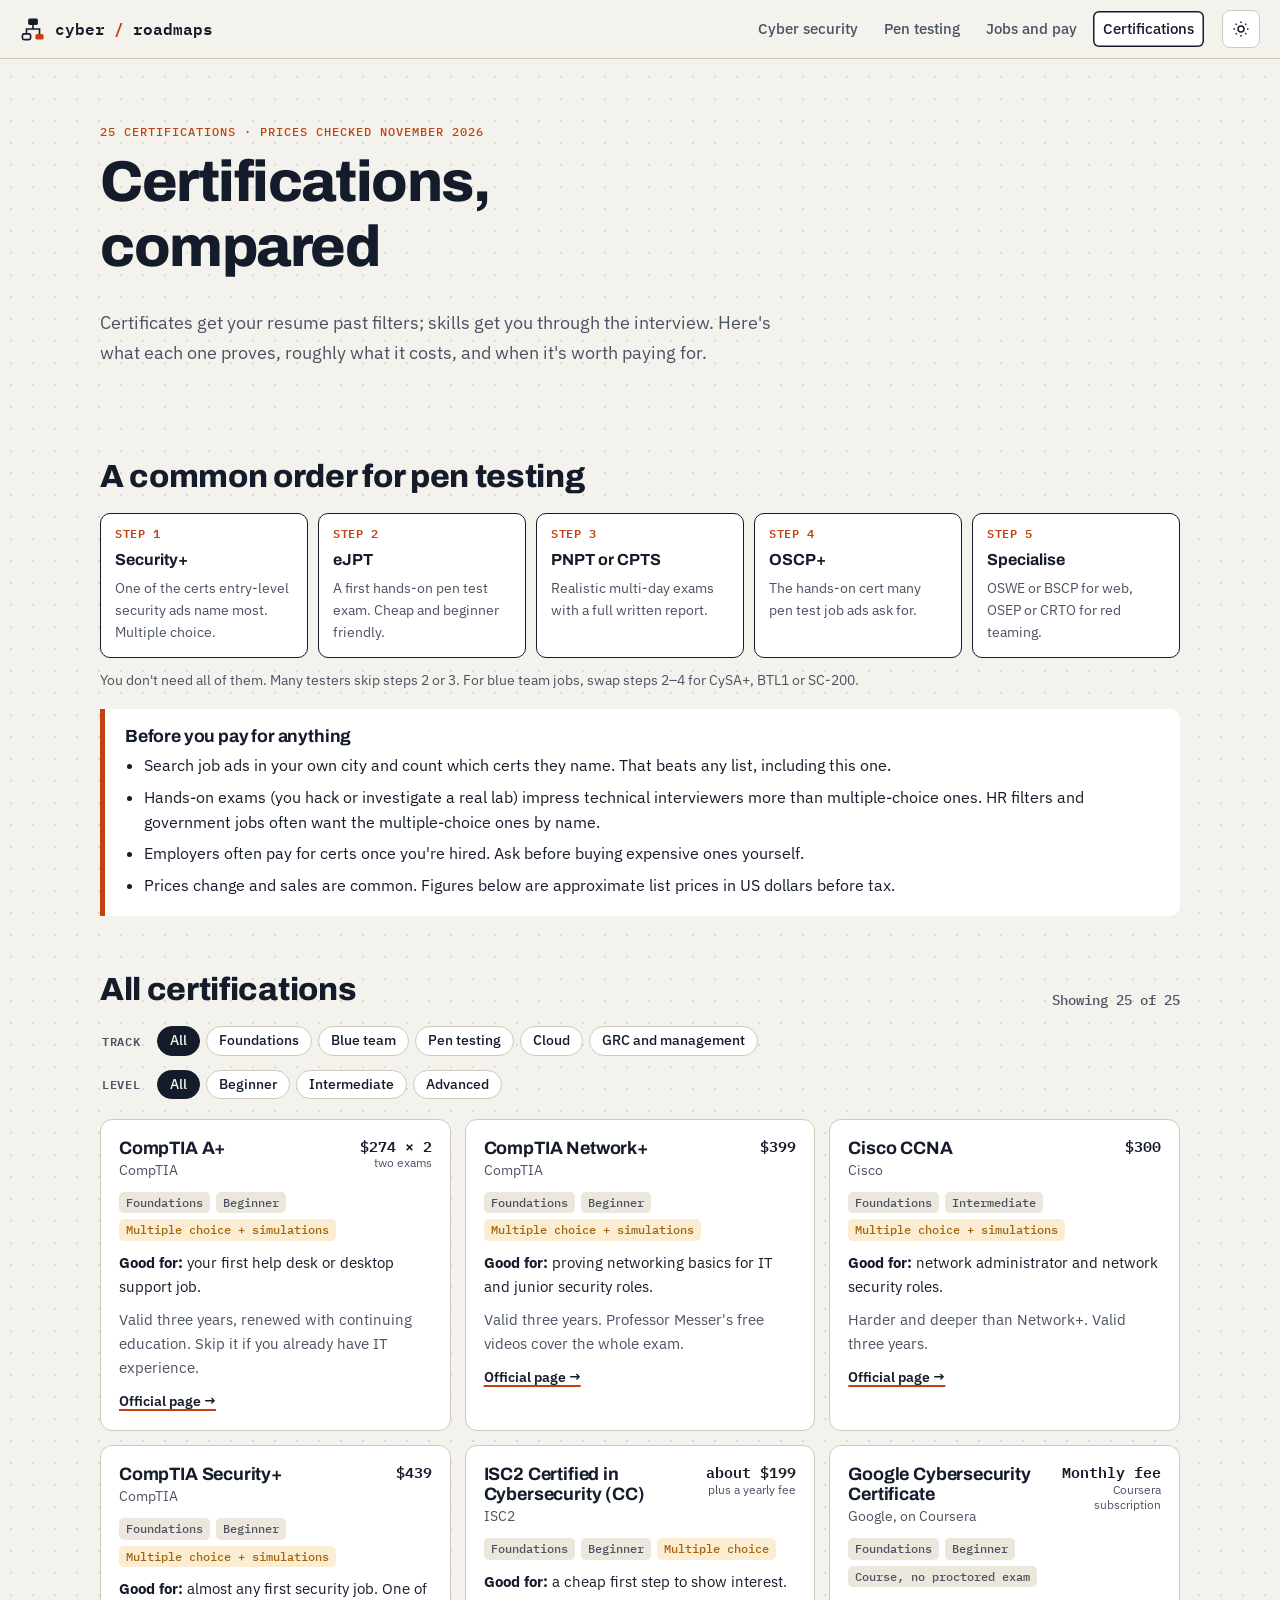
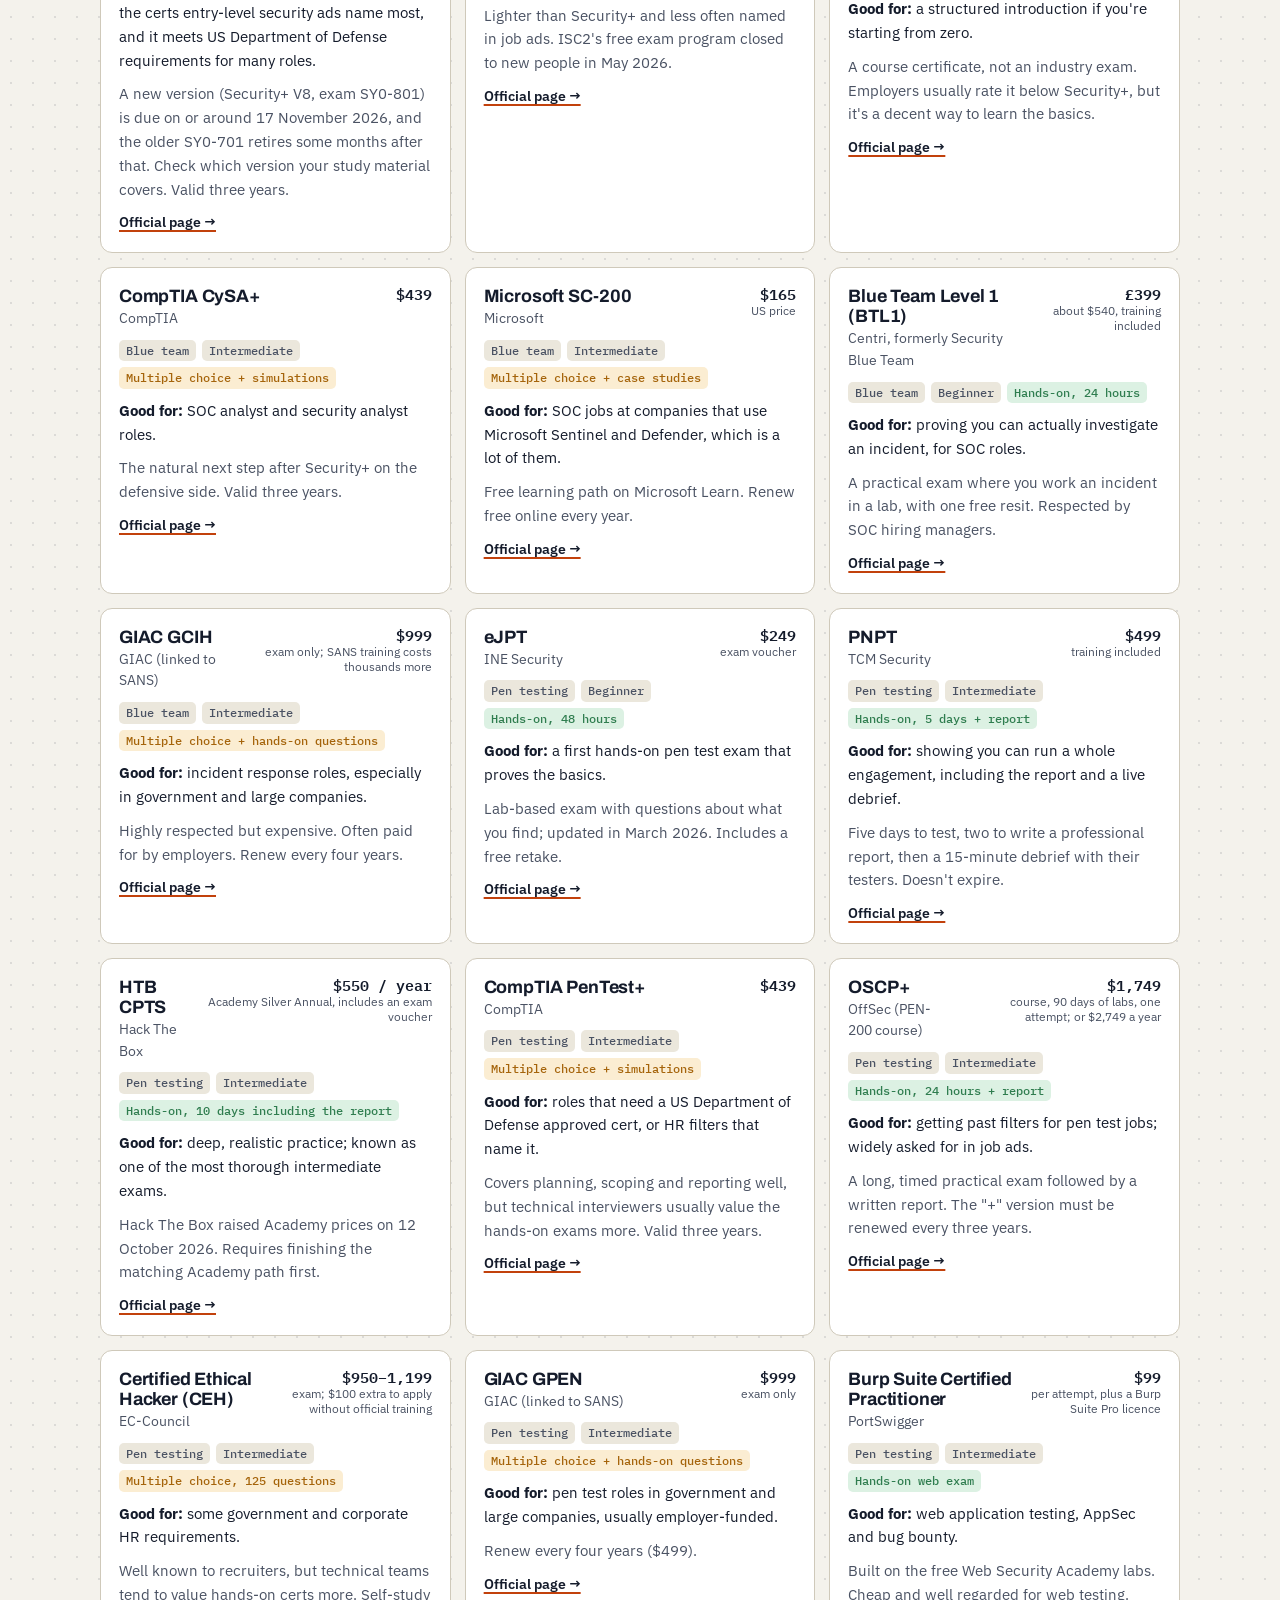
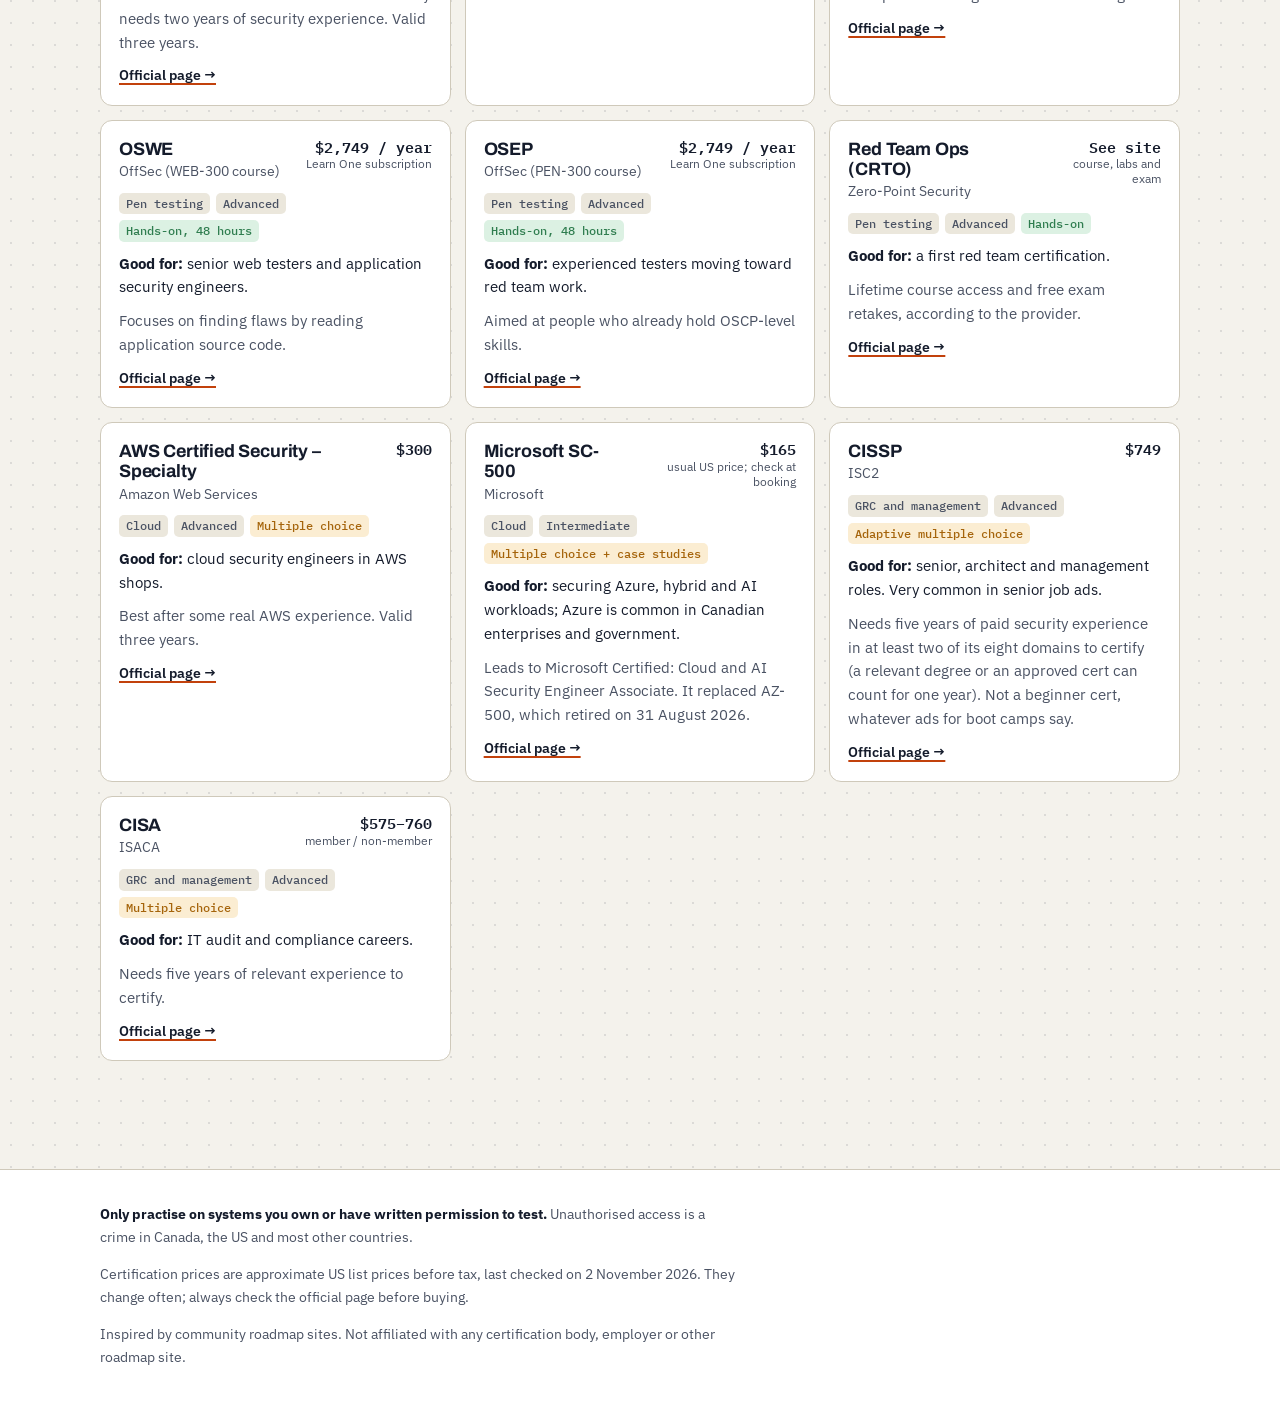
==== certifications.html @ 8894ae3d "Add cyber security and penetration testing career roadmap site" ====
<!doctype html>
<html lang="en">
<head>
<meta charset="utf-8">
<meta name="viewport" content="width=device-width, initial-scale=1">
<title>Cyber Security Certifications Compared</title>
<meta name="description" content="Cyber security and penetration testing certifications compared: who runs each one, hands-on or multiple choice, approximate cost, what jobs it helps with, and a sensible order to take them.">
<meta name="color-scheme" content="light dark">
<link rel="icon" href="data:image/svg+xml,%3Csvg xmlns='http://www.w3.org/2000/svg' viewBox='0 0 32 32'%3E%3Crect width='32' height='32' rx='6' fill='%23141b2b'/%3E%3Crect x='10' y='5' width='12' height='7' rx='2' fill='%23f4f2ec'/%3E%3Cpath d='M16 12v5M8 23v-6h16v6' fill='none' stroke='%23f4f2ec' stroke-width='2'/%3E%3Crect x='3' y='22' width='10' height='6' rx='2' fill='none' stroke='%23f4f2ec' stroke-width='2'/%3E%3Crect x='19' y='22' width='10' height='6' rx='2' fill='%23ff8a57'/%3E%3C/svg%3E">
<link rel="preconnect" href="https://fonts.googleapis.com">
<link rel="preconnect" href="https://fonts.gstatic.com" crossorigin>
<link rel="stylesheet" href="https://fonts.googleapis.com/css2?family=Archivo:wght@600;700;800&family=IBM+Plex+Mono:wght@400;500;600&family=IBM+Plex+Sans:ital,wght@0,400;0,500;0,600;1,400&display=swap">
<link rel="stylesheet" href="styles.css">
<script>try { var t = localStorage.getItem("cyber-roadmaps:theme"); if (t) document.documentElement.dataset.theme = t; } catch (e) {}</script>
</head>
<body>
<a class="skip" href="#main">Skip to content</a>

<header class="site-head">
  <a class="brand" href="index.html">
    <svg viewBox="0 0 32 32" aria-hidden="true"><rect x="10" y="3" width="12" height="8" rx="2" fill="currentColor"/><path d="M16 11v5M8 22v-6h16v6" fill="none" stroke="currentColor" stroke-width="2"/><rect x="3" y="22" width="10" height="7" rx="2" fill="none" stroke="currentColor" stroke-width="2"/><rect x="19" y="22" width="10" height="7" rx="2" style="fill: var(--accent)"/></svg>
    cyber<span>/</span>roadmaps
  </a>
  <nav class="site-nav" aria-label="Main">
    <a href="cyber-security.html">Cyber security</a>
    <a href="penetration-testing.html">Pen testing</a>
    <a href="jobs.html">Jobs and pay</a>
    <a href="certifications.html" aria-current="page">Certifications</a>
  </nav>
  <button type="button" class="theme-toggle" id="theme-toggle" aria-label="Switch theme">
    <svg class="sun" viewBox="0 0 24 24" fill="none" stroke="currentColor" stroke-width="2" aria-hidden="true"><circle cx="12" cy="12" r="4"/><path d="M12 2v2M12 20v2M4.9 4.9l1.4 1.4M17.7 17.7l1.4 1.4M2 12h2M20 12h2M4.9 19.1l1.4-1.4M17.7 6.3l1.4-1.4"/></svg>
    <svg class="moon" viewBox="0 0 24 24" fill="none" stroke="currentColor" stroke-width="2" aria-hidden="true"><path d="M21 12.8A9 9 0 1 1 11.2 3a7 7 0 0 0 9.8 9.8z"/></svg>
  </button>
</header>

<main id="main">
  <section class="wrap hero">
    <p class="kicker">25 certifications · prices checked November 2026</p>
    <h1>Certifications, compared</h1>
    <p class="lede">Certificates get your resume past filters; skills get you through the interview. Here's what each one proves, roughly what it costs, and when it's worth paying for.</p>
  </section>

  <section class="wrap section" aria-labelledby="ladder">
    <div class="section-head"><h2 id="ladder">A common order for pen testing</h2></div>
    <ol class="cert-ladder">
      <li><b>Security+</b><p>One of the certs entry-level security ads name most. Multiple choice.</p></li>
      <li><b>eJPT</b><p>A first hands-on pen test exam. Cheap and beginner friendly.</p></li>
      <li><b>PNPT or CPTS</b><p>Realistic multi-day exams with a full written report.</p></li>
      <li><b>OSCP+</b><p>The hands-on cert many pen test job ads ask for.</p></li>
      <li><b>Specialise</b><p>OSWE or BSCP for web, OSEP or CRTO for red teaming.</p></li>
    </ol>
    <p class="rm-note">You don't need all of them. Many testers skip steps 2 or 3. For blue team jobs, swap steps 2–4 for CySA+, BTL1 or SC-200.</p>

    <div class="honest">
      <h3>Before you pay for anything</h3>
      <ul>
        <li>Search job ads in your own city and count which certs they name. That beats any list, including this one.</li>
        <li>Hands-on exams (you hack or investigate a real lab) impress technical interviewers more than multiple-choice ones. HR filters and government jobs often want the multiple-choice ones by name.</li>
        <li>Employers often pay for certs once you're hired. Ask before buying expensive ones yourself.</li>
        <li>Prices change and sales are common. Figures below are approximate list prices in US dollars before tax.</li>
      </ul>
    </div>
  </section>

  <section class="wrap section" aria-labelledby="all">
    <div class="section-head"><h2 id="all">All certifications</h2><p class="filter-count" id="cert-count" aria-live="polite"></p></div>

    <div class="filters" id="cert-filters" hidden>
      <fieldset>
        <legend>Track</legend>
        <button type="button" data-filter="track" data-value="all" aria-pressed="true">All</button>
        <button type="button" data-filter="track" data-value="foundations" aria-pressed="false">Foundations</button>
        <button type="button" data-filter="track" data-value="blue" aria-pressed="false">Blue team</button>
        <button type="button" data-filter="track" data-value="pentest" aria-pressed="false">Pen testing</button>
        <button type="button" data-filter="track" data-value="cloud" aria-pressed="false">Cloud</button>
        <button type="button" data-filter="track" data-value="grc" aria-pressed="false">GRC and management</button>
      </fieldset>
      <fieldset>
        <legend>Level</legend>
        <button type="button" data-filter="level" data-value="all" aria-pressed="true">All</button>
        <button type="button" data-filter="level" data-value="beginner" aria-pressed="false">Beginner</button>
        <button type="button" data-filter="level" data-value="intermediate" aria-pressed="false">Intermediate</button>
        <button type="button" data-filter="level" data-value="advanced" aria-pressed="false">Advanced</button>
      </fieldset>
    </div>

    <div class="cert-grid">

      <article class="cert" id="aplus" data-track="foundations" data-level="beginner">
        <div class="cert-top"><div><h3>CompTIA A+</h3><p class="by">CompTIA</p></div><p class="cost">$274 × 2<small>two exams</small></p></div>
        <div class="tags"><span>Foundations</span><span>Beginner</span><span class="mcq">Multiple choice + simulations</span></div>
        <p><b>Good for:</b> your first help desk or desktop support job.</p>
        <p class="muted">Valid three years, renewed with continuing education. Skip it if you already have IT experience.</p>
        <a class="more" href="https://www.comptia.org/en-us/certifications/a/">Official page →</a>
      </article>

      <article class="cert" id="netplus" data-track="foundations" data-level="beginner">
        <div class="cert-top"><div><h3>CompTIA Network+</h3><p class="by">CompTIA</p></div><p class="cost">$399</p></div>
        <div class="tags"><span>Foundations</span><span>Beginner</span><span class="mcq">Multiple choice + simulations</span></div>
        <p><b>Good for:</b> proving networking basics for IT and junior security roles.</p>
        <p class="muted">Valid three years. Professor Messer's free videos cover the whole exam.</p>
        <a class="more" href="https://www.comptia.org/en-us/certifications/network/">Official page →</a>
      </article>

      <article class="cert" id="ccna" data-track="foundations" data-level="intermediate">
        <div class="cert-top"><div><h3>Cisco CCNA</h3><p class="by">Cisco</p></div><p class="cost">$300</p></div>
        <div class="tags"><span>Foundations</span><span>Intermediate</span><span class="mcq">Multiple choice + simulations</span></div>
        <p><b>Good for:</b> network administrator and network security roles.</p>
        <p class="muted">Harder and deeper than Network+. Valid three years.</p>
        <a class="more" href="https://www.cisco.com/site/us/en/learn/training-certifications/certifications/enterprise/ccna/index.html">Official page →</a>
      </article>

      <article class="cert" id="secplus" data-track="foundations" data-level="beginner">
        <div class="cert-top"><div><h3>CompTIA Security+</h3><p class="by">CompTIA</p></div><p class="cost">$439</p></div>
        <div class="tags"><span>Foundations</span><span>Beginner</span><span class="mcq">Multiple choice + simulations</span></div>
        <p><b>Good for:</b> almost any first security job. One of the certs entry-level security ads name most, and it meets US Department of Defense requirements for many roles.</p>
        <p class="muted">A new version (Security+ V8, exam SY0-801) is due on or around 17 November 2026, and the older SY0-701 retires some months after that. Check which version your study material covers. Valid three years.</p>
        <a class="more" href="https://www.comptia.org/en-us/certifications/security/">Official page →</a>
      </article>

      <article class="cert" id="isc2cc" data-track="foundations" data-level="beginner">
        <div class="cert-top"><div><h3>ISC2 Certified in Cybersecurity (CC)</h3><p class="by">ISC2</p></div><p class="cost">about $199<small>plus a yearly fee</small></p></div>
        <div class="tags"><span>Foundations</span><span>Beginner</span><span class="mcq">Multiple choice</span></div>
        <p><b>Good for:</b> a cheap first step to show interest.</p>
        <p class="muted">Lighter than Security+ and less often named in job ads. ISC2's free exam program closed to new people in May 2026.</p>
        <a class="more" href="https://www.isc2.org/certifications/cc">Official page →</a>
      </article>

      <article class="cert" id="googlecert" data-track="foundations" data-level="beginner">
        <div class="cert-top"><div><h3>Google Cybersecurity Certificate</h3><p class="by">Google, on Coursera</p></div><p class="cost">Monthly fee<small>Coursera subscription</small></p></div>
        <div class="tags"><span>Foundations</span><span>Beginner</span><span>Course, no proctored exam</span></div>
        <p><b>Good for:</b> a structured introduction if you're starting from zero.</p>
        <p class="muted">A course certificate, not an industry exam. Employers usually rate it below Security+, but it's a decent way to learn the basics.</p>
        <a class="more" href="https://www.coursera.org/professional-certificates/google-cybersecurity">Official page →</a>
      </article>

      <article class="cert" id="cysa" data-track="blue" data-level="intermediate">
        <div class="cert-top"><div><h3>CompTIA CySA+</h3><p class="by">CompTIA</p></div><p class="cost">$439</p></div>
        <div class="tags"><span>Blue team</span><span>Intermediate</span><span class="mcq">Multiple choice + simulations</span></div>
        <p><b>Good for:</b> SOC analyst and security analyst roles.</p>
        <p class="muted">The natural next step after Security+ on the defensive side. Valid three years.</p>
        <a class="more" href="https://www.comptia.org/en-us/certifications/cybersecurity-analyst/">Official page →</a>
      </article>

      <article class="cert" id="sc200" data-track="blue cloud" data-level="intermediate">
        <div class="cert-top"><div><h3>Microsoft SC-200</h3><p class="by">Microsoft</p></div><p class="cost">$165<small>US price</small></p></div>
        <div class="tags"><span>Blue team</span><span>Intermediate</span><span class="mcq">Multiple choice + case studies</span></div>
        <p><b>Good for:</b> SOC jobs at companies that use Microsoft Sentinel and Defender, which is a lot of them.</p>
        <p class="muted">Free learning path on Microsoft Learn. Renew free online every year.</p>
        <a class="more" href="https://learn.microsoft.com/en-us/credentials/certifications/security-operations-analyst/">Official page →</a>
      </article>

      <article class="cert" id="btl1" data-track="blue" data-level="beginner">
        <div class="cert-top"><div><h3>Blue Team Level 1 (BTL1)</h3><p class="by">Centri, formerly Security Blue Team</p></div><p class="cost">£399<small>about $540, training included</small></p></div>
        <div class="tags"><span>Blue team</span><span>Beginner</span><span class="hands">Hands-on, 24 hours</span></div>
        <p><b>Good for:</b> proving you can actually investigate an incident, for SOC roles.</p>
        <p class="muted">A practical exam where you work an incident in a lab, with one free resit. Respected by SOC hiring managers.</p>
        <a class="more" href="https://www.centri.org/certifications/blue-team-level-1">Official page →</a>
      </article>

      <article class="cert" id="gcih" data-track="blue" data-level="intermediate">
        <div class="cert-top"><div><h3>GIAC GCIH</h3><p class="by">GIAC (linked to SANS)</p></div><p class="cost">$999<small>exam only; SANS training costs thousands more</small></p></div>
        <div class="tags"><span>Blue team</span><span>Intermediate</span><span class="mcq">Multiple choice + hands-on questions</span></div>
        <p><b>Good for:</b> incident response roles, especially in government and large companies.</p>
        <p class="muted">Highly respected but expensive. Often paid for by employers. Renew every four years.</p>
        <a class="more" href="https://www.giac.org/certifications/certified-incident-handler-gcih/">Official page →</a>
      </article>

      <article class="cert" id="ejpt" data-track="pentest" data-level="beginner">
        <div class="cert-top"><div><h3>eJPT</h3><p class="by">INE Security</p></div><p class="cost">$249<small>exam voucher</small></p></div>
        <div class="tags"><span>Pen testing</span><span>Beginner</span><span class="hands">Hands-on, 48 hours</span></div>
        <p><b>Good for:</b> a first hands-on pen test exam that proves the basics.</p>
        <p class="muted">Lab-based exam with questions about what you find; updated in March 2026. Includes a free retake.</p>
        <a class="more" href="https://ine.com/security/certifications/ejpt-certification">Official page →</a>
      </article>

      <article class="cert" id="pnpt" data-track="pentest" data-level="intermediate">
        <div class="cert-top"><div><h3>PNPT</h3><p class="by">TCM Security</p></div><p class="cost">$499<small>training included</small></p></div>
        <div class="tags"><span>Pen testing</span><span>Intermediate</span><span class="hands">Hands-on, 5 days + report</span></div>
        <p><b>Good for:</b> showing you can run a whole engagement, including the report and a live debrief.</p>
        <p class="muted">Five days to test, two to write a professional report, then a 15-minute debrief with their testers. Doesn't expire.</p>
        <a class="more" href="https://certifications.tcm-sec.com/pnpt/">Official page →</a>
      </article>

      <article class="cert" id="cpts" data-track="pentest" data-level="intermediate">
        <div class="cert-top"><div><h3>HTB CPTS</h3><p class="by">Hack The Box</p></div><p class="cost">$550 / year<small>Academy Silver Annual, includes an exam voucher</small></p></div>
        <div class="tags"><span>Pen testing</span><span>Intermediate</span><span class="hands">Hands-on, 10 days including the report</span></div>
        <p><b>Good for:</b> deep, realistic practice; known as one of the most thorough intermediate exams.</p>
        <p class="muted">Hack The Box raised Academy prices on 12 October 2026. Requires finishing the matching Academy path first.</p>
        <a class="more" href="https://academy.hackthebox.com/preview/certifications/htb-certified-penetration-testing-specialist">Official page →</a>
      </article>

      <article class="cert" id="pentestplus" data-track="pentest" data-level="intermediate">
        <div class="cert-top"><div><h3>CompTIA PenTest+</h3><p class="by">CompTIA</p></div><p class="cost">$439</p></div>
        <div class="tags"><span>Pen testing</span><span>Intermediate</span><span class="mcq">Multiple choice + simulations</span></div>
        <p><b>Good for:</b> roles that need a US Department of Defense approved cert, or HR filters that name it.</p>
        <p class="muted">Covers planning, scoping and reporting well, but technical interviewers usually value the hands-on exams more. Valid three years.</p>
        <a class="more" href="https://www.comptia.org/en-us/certifications/pentest/">Official page →</a>
      </article>

      <article class="cert" id="oscp" data-track="pentest" data-level="intermediate">
        <div class="cert-top"><div><h3>OSCP+</h3><p class="by">OffSec (PEN-200 course)</p></div><p class="cost">$1,749<small>course, 90 days of labs, one attempt; or $2,749 a year</small></p></div>
        <div class="tags"><span>Pen testing</span><span>Intermediate</span><span class="hands">Hands-on, 24 hours + report</span></div>
        <p><b>Good for:</b> getting past filters for pen test jobs; widely asked for in job ads.</p>
        <p class="muted">A long, timed practical exam followed by a written report. The "+" version must be renewed every three years.</p>
        <a class="more" href="https://www.offsec.com/courses/pen-200/">Official page →</a>
      </article>

      <article class="cert" id="ceh" data-track="pentest" data-level="intermediate">
        <div class="cert-top"><div><h3>Certified Ethical Hacker (CEH)</h3><p class="by">EC-Council</p></div><p class="cost">$950–1,199<small>exam; $100 extra to apply without official training</small></p></div>
        <div class="tags"><span>Pen testing</span><span>Intermediate</span><span class="mcq">Multiple choice, 125 questions</span></div>
        <p><b>Good for:</b> some government and corporate HR requirements.</p>
        <p class="muted">Well known to recruiters, but technical teams tend to value hands-on certs more. Self-study needs two years of security experience. Valid three years.</p>
        <a class="more" href="https://www.eccouncil.org/train-certify/certified-ethical-hacker-ceh/">Official page →</a>
      </article>

      <article class="cert" id="gpen" data-track="pentest" data-level="intermediate">
        <div class="cert-top"><div><h3>GIAC GPEN</h3><p class="by">GIAC (linked to SANS)</p></div><p class="cost">$999<small>exam only</small></p></div>
        <div class="tags"><span>Pen testing</span><span>Intermediate</span><span class="mcq">Multiple choice + hands-on questions</span></div>
        <p><b>Good for:</b> pen test roles in government and large companies, usually employer-funded.</p>
        <p class="muted">Renew every four years ($499).</p>
        <a class="more" href="https://www.giac.org/certifications/penetration-tester-gpen/">Official page →</a>
      </article>

      <article class="cert" id="bscp" data-track="pentest" data-level="intermediate">
        <div class="cert-top"><div><h3>Burp Suite Certified Practitioner</h3><p class="by">PortSwigger</p></div><p class="cost">$99<small>per attempt, plus a Burp Suite Pro licence</small></p></div>
        <div class="tags"><span>Pen testing</span><span>Intermediate</span><span class="hands">Hands-on web exam</span></div>
        <p><b>Good for:</b> web application testing, AppSec and bug bounty.</p>
        <p class="muted">Built on the free Web Security Academy labs. Cheap and well regarded for web testing.</p>
        <a class="more" href="https://portswigger.net/web-security/certification">Official page →</a>
      </article>

      <article class="cert" id="oswe" data-track="pentest" data-level="advanced">
        <div class="cert-top"><div><h3>OSWE</h3><p class="by">OffSec (WEB-300 course)</p></div><p class="cost">$2,749 / year<small>Learn One subscription</small></p></div>
        <div class="tags"><span>Pen testing</span><span>Advanced</span><span class="hands">Hands-on, 48 hours</span></div>
        <p><b>Good for:</b> senior web testers and application security engineers.</p>
        <p class="muted">Focuses on finding flaws by reading application source code.</p>
        <a class="more" href="https://www.offsec.com/courses/web-300/">Official page →</a>
      </article>

      <article class="cert" id="osep" data-track="pentest" data-level="advanced">
        <div class="cert-top"><div><h3>OSEP</h3><p class="by">OffSec (PEN-300 course)</p></div><p class="cost">$2,749 / year<small>Learn One subscription</small></p></div>
        <div class="tags"><span>Pen testing</span><span>Advanced</span><span class="hands">Hands-on, 48 hours</span></div>
        <p><b>Good for:</b> experienced testers moving toward red team work.</p>
        <p class="muted">Aimed at people who already hold OSCP-level skills.</p>
        <a class="more" href="https://www.offsec.com/courses/pen-300/">Official page →</a>
      </article>

      <article class="cert" id="crto" data-track="pentest" data-level="advanced">
        <div class="cert-top"><div><h3>Red Team Ops (CRTO)</h3><p class="by">Zero-Point Security</p></div><p class="cost">See site<small>course, labs and exam</small></p></div>
        <div class="tags"><span>Pen testing</span><span>Advanced</span><span class="hands">Hands-on</span></div>
        <p><b>Good for:</b> a first red team certification.</p>
        <p class="muted">Lifetime course access and free exam retakes, according to the provider.</p>
        <a class="more" href="https://www.zeropointsecurity.co.uk/course/red-team-ops">Official page →</a>
      </article>

      <article class="cert" id="awssec" data-track="cloud" data-level="advanced">
        <div class="cert-top"><div><h3>AWS Certified Security – Specialty</h3><p class="by">Amazon Web Services</p></div><p class="cost">$300</p></div>
        <div class="tags"><span>Cloud</span><span>Advanced</span><span class="mcq">Multiple choice</span></div>
        <p><b>Good for:</b> cloud security engineers in AWS shops.</p>
        <p class="muted">Best after some real AWS experience. Valid three years.</p>
        <a class="more" href="https://aws.amazon.com/certification/certified-security-specialty/">Official page →</a>
      </article>

      <article class="cert" id="sc500" data-track="cloud" data-level="intermediate">
        <div class="cert-top"><div><h3>Microsoft SC-500</h3><p class="by">Microsoft</p></div><p class="cost">$165<small>usual US price; check at booking</small></p></div>
        <div class="tags"><span>Cloud</span><span>Intermediate</span><span class="mcq">Multiple choice + case studies</span></div>
        <p><b>Good for:</b> securing Azure, hybrid and AI workloads; Azure is common in Canadian enterprises and government.</p>
        <p class="muted">Leads to Microsoft Certified: Cloud and AI Security Engineer Associate. It replaced AZ-500, which retired on 31 August 2026.</p>
        <a class="more" href="https://learn.microsoft.com/en-us/credentials/certifications/cloud-and-ai-security-engineer-associate/">Official page →</a>
      </article>

      <article class="cert" id="cissp" data-track="grc" data-level="advanced">
        <div class="cert-top"><div><h3>CISSP</h3><p class="by">ISC2</p></div><p class="cost">$749</p></div>
        <div class="tags"><span>GRC and management</span><span>Advanced</span><span class="mcq">Adaptive multiple choice</span></div>
        <p><b>Good for:</b> senior, architect and management roles. Very common in senior job ads.</p>
        <p class="muted">Needs five years of paid security experience in at least two of its eight domains to certify (a relevant degree or an approved cert can count for one year). Not a beginner cert, whatever ads for boot camps say.</p>
        <a class="more" href="https://www.isc2.org/certifications/cissp">Official page →</a>
      </article>

      <article class="cert" id="cisa" data-track="grc" data-level="advanced">
        <div class="cert-top"><div><h3>CISA</h3><p class="by">ISACA</p></div><p class="cost">$575–760<small>member / non-member</small></p></div>
        <div class="tags"><span>GRC and management</span><span>Advanced</span><span class="mcq">Multiple choice</span></div>
        <p><b>Good for:</b> IT audit and compliance careers.</p>
        <p class="muted">Needs five years of relevant experience to certify.</p>
        <a class="more" href="https://www.isaca.org/credentialing/cisa">Official page →</a>
      </article>
    </div>
  </section>
</main>

<footer class="site-foot">
  <div class="wrap">
    <p><strong>Only practise on systems you own or have written permission to test.</strong> Unauthorised access is a crime in Canada, the US and most other countries.</p>
    <p>Certification prices are approximate US list prices before tax, last checked on 2 November 2026. They change often; always check the official page before buying.</p>
    <p>Inspired by community roadmap sites. Not affiliated with any certification body, employer or other roadmap site.</p>
  </div>
</footer>

<script src="app.js"></script>
</body>
</html>
---- styles.css ----
/* ---------- Tokens ---------- */

:root {
  --bg: #f4f2ec;
  --dot: rgba(20, 27, 43, 0.11);
  --surface: #ffffff;
  --surface-2: #ebe7dc;
  --ink: #141b2b;
  --ink-2: #4a5263;
  --line: #cfc9ba;
  --wire: #7b8191;
  --accent: #c2410c;
  --accent-soft: #fde4d4;
  --teal: #0f766e;
  --teal-soft: #d5efeb;
  --main-bg: #141b2b;
  --main-ink: #f8f6f0;
  --done: #2f7d4f;
  --done-soft: #dcf1e3;
  --learn: #a5640b;
  --learn-soft: #fbedd2;
  --focus: #2457d6;
  --shadow: 0 1px 0 rgba(20, 27, 43, 0.08), 0 8px 24px -12px rgba(20, 27, 43, 0.25);
  --radius: 10px;
  --font-head: "Archivo", "Helvetica Neue", Arial, sans-serif;
  --font-body: "IBM Plex Sans", "Segoe UI", system-ui, sans-serif;
  --font-mono: "IBM Plex Mono", ui-monospace, "Cascadia Mono", Consolas, monospace;
  color-scheme: light;
}

@media (prefers-color-scheme: dark) {
  :root:not([data-theme="light"]) {
    --bg: #0e131d;
    --dot: rgba(200, 212, 235, 0.09);
    --surface: #161d2a;
    --surface-2: #1e2738;
    --ink: #e9ecf2;
    --ink-2: #a5aec0;
    --line: #2e394c;
    --wire: #6f7b94;
    --accent: #ff8a57;
    --accent-soft: #3a2015;
    --teal: #4fd1c0;
    --teal-soft: #13332f;
    --main-bg: #f1ede2;
    --main-ink: #121826;
    --done: #5ccf8c;
    --done-soft: #15301f;
    --learn: #f5b45a;
    --learn-soft: #382a12;
    --focus: #86a8ff;
    --shadow: 0 1px 0 rgba(0, 0, 0, 0.4), 0 10px 28px -14px rgba(0, 0, 0, 0.7);
    color-scheme: dark;
  }
}

:root[data-theme="dark"] {
  --bg: #0e131d;
  --dot: rgba(200, 212, 235, 0.09);
  --surface: #161d2a;
  --surface-2: #1e2738;
  --ink: #e9ecf2;
  --ink-2: #a5aec0;
  --line: #2e394c;
  --wire: #6f7b94;
  --accent: #ff8a57;
  --accent-soft: #3a2015;
  --teal: #4fd1c0;
  --teal-soft: #13332f;
  --main-bg: #f1ede2;
  --main-ink: #121826;
  --done: #5ccf8c;
  --done-soft: #15301f;
  --learn: #f5b45a;
  --learn-soft: #382a12;
  --focus: #86a8ff;
  --shadow: 0 1px 0 rgba(0, 0, 0, 0.4), 0 10px 28px -14px rgba(0, 0, 0, 0.7);
  color-scheme: dark;
}

/* ---------- Base ---------- */

*, *::before, *::after { box-sizing: border-box; }

html { -webkit-text-size-adjust: 100%; }

[hidden] { display: none !important; }

[id] { scroll-margin-top: 84px; }

body {
  margin: 0;
  background-color: var(--bg);
  background-image: radial-gradient(var(--dot) 1px, transparent 1.2px);
  background-size: 22px 22px;
  color: var(--ink);
  font: 400 1rem/1.6 var(--font-body);
  overflow-x: hidden;
}

h1, h2, h3 {
  font-family: var(--font-head);
  line-height: 1.12;
  letter-spacing: -0.01em;
  margin: 0 0 0.5em;
}

h1 { font-size: clamp(2.1rem, 5vw, 3.6rem); font-weight: 800; letter-spacing: -0.025em; }
h2 { font-size: clamp(1.45rem, 3vw, 2rem); font-weight: 800; }
h3 { font-size: 1.1rem; font-weight: 700; }

p { margin: 0 0 1em; }

a { color: inherit; text-decoration-color: var(--accent); text-underline-offset: 3px; text-decoration-thickness: 2px; }
a:hover { color: var(--accent); }

:focus-visible { outline: 3px solid var(--focus); outline-offset: 2px; }

.skip {
  position: absolute; left: 16px; top: -60px; z-index: 50;
  background: var(--ink); color: var(--bg); padding: 8px 14px; border-radius: 6px;
}
.skip:focus { top: 12px; }

.wrap { max-width: 1120px; margin: 0 auto; padding: 0 20px; }

.kicker {
  font: 500 0.78rem/1.4 var(--font-mono);
  letter-spacing: 0.08em;
  text-transform: uppercase;
  color: var(--accent);
  margin: 0 0 0.8em;
}

.lede { font-size: 1.15rem; color: var(--ink-2); max-width: 62ch; }

.muted { color: var(--ink-2); }

.sr-only {
  position: absolute; width: 1px; height: 1px; padding: 0; margin: -1px;
  overflow: hidden; clip: rect(0 0 0 0); white-space: nowrap; border: 0;
}
.small { font-size: 0.88rem; }

.button {
  display: inline-flex; align-items: center; gap: 0.5em;
  background: var(--ink); color: var(--bg);
  border: 2px solid var(--ink); border-radius: 8px;
  padding: 0.6em 1.05em;
  font: 600 0.98rem/1.2 var(--font-body);
  text-decoration: none; cursor: pointer;
}
.button:hover { background: var(--accent); border-color: var(--accent); color: #fff; }
.button.quiet { background: transparent; color: var(--ink); }
.button.quiet:hover { background: var(--surface-2); color: var(--ink); border-color: var(--ink); }

/* ---------- Site header and footer ---------- */

.site-head {
  position: sticky; top: 0; z-index: 30;
  display: flex; align-items: center; gap: 18px; flex-wrap: wrap;
  padding: 10px 20px;
  background: color-mix(in srgb, var(--bg) 88%, transparent);
  backdrop-filter: blur(8px);
  border-bottom: 1px solid var(--line);
}

.brand {
  display: inline-flex; align-items: center; gap: 9px;
  font: 600 1rem/1 var(--font-mono);
  text-decoration: none; color: var(--ink);
  margin-right: auto;
}
.brand span { color: var(--accent); }
.brand svg { width: 26px; height: 26px; flex: none; }

.site-nav { display: flex; flex-wrap: wrap; gap: 4px 6px; }
.site-nav a {
  font-size: 0.93rem; font-weight: 500;
  text-decoration: none; padding: 6px 10px; border-radius: 6px; color: var(--ink-2);
}
.site-nav a:hover { color: var(--ink); background: var(--surface-2); }
.site-nav a[aria-current="page"] { color: var(--ink); background: var(--surface); box-shadow: inset 0 0 0 1.5px var(--ink); }

.theme-toggle {
  width: 38px; height: 38px; border-radius: 8px;
  border: 1.5px solid var(--line); background: var(--surface); color: var(--ink);
  display: grid; place-items: center; cursor: pointer;
}
.theme-toggle:hover { border-color: var(--ink); }
.theme-toggle svg { width: 18px; height: 18px; }
.theme-toggle .moon { display: none; }
:root[data-theme="dark"] .theme-toggle .sun { display: none; }
:root[data-theme="dark"] .theme-toggle .moon { display: block; }
@media (prefers-color-scheme: dark) {
  :root:not([data-theme="light"]) .theme-toggle .sun { display: none; }
  :root:not([data-theme="light"]) .theme-toggle .moon { display: block; }
}

.site-foot {
  margin-top: 80px;
  border-top: 1px solid var(--line);
  background: var(--surface);
  padding: 32px 0 40px;
  font-size: 0.9rem; color: var(--ink-2);
}
.site-foot .wrap { display: grid; gap: 14px; }
.site-foot p { margin: 0; max-width: 80ch; }
.site-foot strong { color: var(--ink); }

/* ---------- Home ---------- */

.hero { padding-block: 64px 36px; }
.hero h1 { max-width: 15ch; }
.hero .lede { margin-bottom: 1.5em; }

.road-cards { display: grid; grid-template-columns: repeat(auto-fit, minmax(300px, 1fr)); gap: 20px; margin: 10px 0 56px; }

.road-card {
  position: relative;
  display: grid; grid-template-rows: auto 1fr auto; gap: 12px;
  background: var(--surface);
  border: 2px solid var(--ink);
  border-radius: 14px;
  padding: 22px;
  text-decoration: none; color: var(--ink);
  box-shadow: 5px 5px 0 var(--ink);
  transition: transform 0.15s ease, box-shadow 0.15s ease;
}
.road-card:hover { color: var(--ink); transform: translate(-2px, -2px); box-shadow: 7px 7px 0 var(--accent); }
.road-card h2 { margin: 0; font-size: 1.6rem; }
.road-card p { margin: 0; color: var(--ink-2); }
.road-card .mini { width: 100%; height: 120px; display: block; }
.road-card .meta { display: flex; flex-wrap: wrap; gap: 8px; font: 500 0.8rem/1 var(--font-mono); color: var(--ink-2); }
.road-card .meta span { border: 1px solid var(--line); border-radius: 99px; padding: 6px 10px; }
.road-card .go { font-weight: 600; color: var(--accent); }

.section { padding-block: 28px; }
.section-head { display: flex; flex-wrap: wrap; align-items: end; justify-content: space-between; gap: 10px 24px; margin-bottom: 18px; }
.section-head h2 { margin: 0; }

.stats { display: grid; grid-template-columns: repeat(3, minmax(0, 1fr)); gap: 14px; }
.stats.four { grid-template-columns: repeat(4, minmax(0, 1fr)); }
@media (max-width: 860px) { .stats, .stats.four { grid-template-columns: repeat(2, minmax(0, 1fr)); } }
@media (max-width: 520px) { .stats, .stats.four { grid-template-columns: 1fr; } }
.stat {
  background: var(--surface); border: 1px solid var(--line); border-radius: var(--radius);
  padding: 18px; display: grid; gap: 6px; align-content: start;
}
.stat .num { font: 700 clamp(1.7rem, 3.4vw, 2.2rem)/1.05 var(--font-head); letter-spacing: -0.02em; }
.stat .num.good { color: var(--done); }
.stat .num.warn { color: var(--accent); }
.stat .label { font-weight: 600; }
.stat .src { font-size: 0.8rem; color: var(--ink-2); }
.stat .src a { color: var(--ink-2); }

.honest {
  margin-top: 18px;
  background: var(--surface); border-left: 5px solid var(--accent);
  border-radius: 0 var(--radius) var(--radius) 0;
  padding: 18px 20px;
}
.honest h3 { margin-bottom: 0.4em; }
.honest p:last-child, .honest ul:last-child { margin-bottom: 0; }
.honest ul { margin: 0; padding-left: 1.2em; }
.honest li + li { margin-top: 0.35em; }

.how { display: grid; grid-template-columns: repeat(auto-fit, minmax(230px, 1fr)); gap: 14px; counter-reset: how; }
.how li { list-style: none; background: var(--surface); border: 1px solid var(--line); border-radius: var(--radius); padding: 16px 18px; }
.how li::before {
  counter-increment: how; content: "0" counter(how);
  display: block; font: 600 0.8rem/1 var(--font-mono); color: var(--accent); margin-bottom: 8px;
}
.how { padding: 0; margin: 0; }

/* ---------- Roadmap page ---------- */

.rm-head { padding-block: 44px 10px; }
.rm-head h1 { margin-bottom: 0.25em; }

.rm-bar {
  display: flex; flex-wrap: wrap; align-items: center; gap: 12px 18px;
  margin: 18px 0 8px;
}
.progress { display: flex; align-items: center; gap: 12px; flex: 1 1 320px; }
.progress-text { margin: 0; font: 500 0.9rem/1.3 var(--font-mono); white-space: nowrap; }
.progress-track { flex: 1; height: 10px; background: var(--surface-2); border-radius: 99px; overflow: hidden; border: 1px solid var(--line); }
.progress-fill { display: block; height: 100%; width: 0; background: var(--done); transition: width 0.3s ease; }

.legend { display: flex; flex-wrap: wrap; gap: 8px 16px; list-style: none; padding: 0; margin: 12px 0 0; font-size: 0.86rem; color: var(--ink-2); }
.legend li { display: inline-flex; align-items: center; gap: 7px; }
.sw { width: 26px; height: 14px; border-radius: 4px; border: 1.5px solid var(--ink); background: var(--surface); flex: none; position: relative; }
.sw.main { background: var(--main-bg); border-color: var(--main-bg); }
.sw.core::after, .sw.useful::after { content: ""; position: absolute; right: 3px; top: 3px; width: 6px; height: 6px; border-radius: 50%; background: var(--accent); }
.sw.useful::after { background: var(--teal); }
.sw.later { border-style: dashed; border-color: var(--wire); }
.sw.link { border-color: var(--teal); background: var(--teal-soft); }
.sw.cp { border-radius: 99px; background: var(--accent-soft); border-color: var(--accent); }
.sw.done { background: var(--done-soft); border-color: var(--done); }
.sw.learning { background: var(--learn-soft); border-color: var(--learn); }

.rm-note { font-size: 0.9rem; color: var(--ink-2); margin-top: 10px; }

.rm { position: relative; margin: 30px auto 0; max-width: 1180px; padding: 0 20px; }
.rm-wires { position: absolute; left: 0; top: 0; pointer-events: none; overflow: visible; }
.rm-wires path { fill: none; stroke: var(--wire); stroke-width: 1.6; }
.rm-wires path.spine { stroke: var(--ink); stroke-width: 3; stroke-dasharray: 2 7; stroke-linecap: round; opacity: 0.55; }
.rm-wires path.later { stroke-dasharray: 5 5; }

.rm-list { list-style: none; margin: 0; padding: 0; position: relative; }

.rm-step {
  display: grid;
  grid-template-columns: minmax(0, 1fr) minmax(220px, 300px) minmax(0, 1fr);
  grid-template-areas: "left center right";
  align-items: center;
  column-gap: 64px;
  padding: 26px 0;
}
.rm-center { grid-area: center; display: grid; justify-items: center; gap: 6px; position: relative; z-index: 1; }
.rm-left { grid-area: left; }
.rm-right { grid-area: right; }
.rm-side ul { list-style: none; margin: 0; padding: 0; display: grid; gap: 10px; }
.rm-left ul { justify-items: end; }
.rm-right ul { justify-items: start; }

.rm-num {
  font: 600 0.75rem/1 var(--font-mono); color: var(--ink-2);
  background: var(--bg); padding: 3px 8px; border-radius: 99px; border: 1px solid var(--line);
}

.node {
  position: relative; z-index: 1;
  display: inline-flex; align-items: center; gap: 10px;
  font: 500 0.95rem/1.25 var(--font-body);
  color: var(--ink);
  background: var(--surface);
  border: 1.5px solid var(--ink);
  border-radius: 8px;
  padding: 9px 14px;
  text-align: left; text-decoration: none;
  cursor: pointer;
  max-width: 100%;
  transition: transform 0.12s ease, box-shadow 0.12s ease, background 0.12s;
}
.node:hover { transform: translateY(-1px); box-shadow: 3px 3px 0 var(--accent); color: var(--ink); }
.node .dot { width: 8px; height: 8px; border-radius: 50%; flex: none; background: var(--accent); }
.node.useful .dot { background: var(--teal); }
.node.later { border-style: dashed; border-color: var(--wire); color: var(--ink-2); }
.node.later .dot { background: transparent; border: 1.5px solid var(--wire); }

.node.main {
  width: 100%; justify-content: center; text-align: center;
  background: var(--main-bg); color: var(--main-ink); border-color: var(--main-bg);
  font: 700 1.08rem/1.2 var(--font-head);
  padding: 15px 18px; border-radius: 10px;
  box-shadow: var(--shadow);
}
.node.main:hover { color: var(--main-ink); box-shadow: 4px 4px 0 var(--accent); }

.node.link { border-color: var(--teal); background: var(--teal-soft); font-weight: 600; }
.node.link .arrow { font-family: var(--font-mono); }

.node .tick {
  display: none; width: 18px; height: 18px; flex: none; border-radius: 50%;
  background: var(--done); color: var(--surface);
  font: 700 0.72rem/18px var(--font-mono); text-align: center;
}
.node[data-status="done"] { background: var(--done-soft); border-color: var(--done); border-style: solid; }
.node[data-status="done"] .label { text-decoration: line-through; text-decoration-thickness: 1.5px; text-decoration-color: var(--done); }
.node[data-status="done"] .tick { display: inline-block; }
.node[data-status="done"] .dot { display: none; }
.node.main[data-status="done"] { background: var(--done); border-color: var(--done); color: #fff; }
.node.main[data-status="done"] .label { text-decoration-color: rgba(255, 255, 255, 0.7); }
.node.main[data-status="done"] .tick { background: #fff; color: var(--done); }
.node[data-status="learning"] { background: var(--learn-soft); border-color: var(--learn); box-shadow: inset 4px 0 0 var(--learn); }
.node.main[data-status="learning"] { box-shadow: inset 0 -5px 0 var(--learn), var(--shadow); background: var(--main-bg); }
.node[data-status="skip"] { opacity: 0.45; }

.rm-cp { display: flex; justify-content: center; padding: 8px 0; position: relative; z-index: 1; }
.cp-node {
  display: inline-flex; align-items: center; gap: 10px;
  background: var(--accent-soft); color: var(--ink);
  border: 1.5px solid var(--accent); border-radius: 99px;
  padding: 8px 16px 8px 10px;
  font: 600 0.9rem/1.25 var(--font-body);
  cursor: pointer; max-width: min(100%, 520px); text-align: left;
}
.cp-node:hover { box-shadow: 3px 3px 0 var(--accent); }
.cp-node .cp-tag {
  font: 600 0.68rem/1 var(--font-mono); letter-spacing: 0.06em; text-transform: uppercase;
  background: var(--accent); color: #fff; border-radius: 99px; padding: 5px 8px; flex: none;
}
:root[data-theme="dark"] .cp-node .cp-tag { color: #1a0f08; }
@media (prefers-color-scheme: dark) { :root:not([data-theme="light"]) .cp-node .cp-tag { color: #1a0f08; } }

.rm-end { text-align: center; padding: 20px 0 0; position: relative; z-index: 1; }
.rm-end p { display: inline-block; background: var(--surface); border: 1px solid var(--line); border-radius: var(--radius); padding: 14px 18px; margin: 0; max-width: 60ch; }

@media (max-width: 860px) {
  .rm { padding: 0 16px; }
  .rm-wires { display: none; }
  .rm-list::before {
    content: ""; position: absolute; left: 13px; top: 10px; bottom: 10px;
    border-left: 3px dotted color-mix(in srgb, var(--ink) 45%, transparent);
  }
  .rm-step {
    grid-template-columns: 1fr;
    grid-template-areas: "center" "left" "right";
    row-gap: 10px; padding: 18px 0 18px 34px;
  }
  .rm-center { justify-items: start; }
  .rm-num {
    position: absolute; left: -34px; top: 13px;
    width: 28px; height: 28px; padding: 0; display: grid; place-items: center;
  }
  .rm-num-word { display: none; }
  .node.main { justify-content: flex-start; text-align: left; }
  .rm-side ul, .rm-left ul, .rm-right ul { justify-items: start; padding-left: 14px; border-left: 2px solid var(--line); gap: 8px; }
  .rm-cp { justify-content: flex-start; padding-left: 34px; }
  .rm-end { text-align: left; padding-left: 34px; }
}

/* ---------- Drawer ---------- */

.drawer-backdrop {
  position: fixed; inset: 0; z-index: 40;
  background: rgba(10, 14, 22, 0.42);
  opacity: 0; transition: opacity 0.2s ease;
}
.drawer-backdrop.open { opacity: 1; }

.drawer {
  position: fixed; top: 0; right: 0; bottom: 0; z-index: 41;
  width: min(480px, 100%);
  background: var(--surface);
  border-left: 2px solid var(--ink);
  box-shadow: -18px 0 40px -20px rgba(0, 0, 0, 0.45);
  display: flex; flex-direction: column;
  transform: translateX(100%); transition: transform 0.22s ease;
}
.drawer.open { transform: translateX(0); }

.drawer-top { display: flex; align-items: center; justify-content: space-between; gap: 12px; padding: 14px 18px; border-bottom: 1px solid var(--line); }
.drawer-top .kicker { margin: 0; }
.icon-btn {
  width: 36px; height: 36px; border-radius: 8px; flex: none;
  border: 1.5px solid var(--line); background: var(--surface); color: var(--ink);
  font: 400 1.4rem/1 var(--font-body); cursor: pointer; display: grid; place-items: center;
}
.icon-btn:hover { border-color: var(--ink); }

.drawer-scroll { overflow-y: auto; padding: 20px 22px 26px; flex: 1; }
.drawer-scroll h2 { font-size: 1.6rem; outline: none; }
.drawer-scroll h3 { font-size: 0.8rem; font-family: var(--font-mono); text-transform: uppercase; letter-spacing: 0.08em; color: var(--ink-2); margin: 1.6em 0 0.6em; }
.drawer-scroll ul { padding-left: 1.2em; margin: 0; }
.drawer-scroll li + li { margin-top: 0.35em; }

.badge {
  display: inline-block; font: 600 0.72rem/1 var(--font-mono); text-transform: uppercase; letter-spacing: 0.06em;
  padding: 5px 8px; border-radius: 99px; border: 1px solid currentColor; margin-bottom: 12px;
}
.badge.core { color: var(--accent); }
.badge.useful { color: var(--teal); }
.badge.later { color: var(--ink-2); }
.badge.main { color: var(--ink); }

.on-job {
  background: var(--surface-2); border-radius: var(--radius); padding: 14px 16px; margin-top: 4px;
}
.on-job strong { display: block; font: 600 0.75rem/1.2 var(--font-mono); text-transform: uppercase; letter-spacing: 0.08em; color: var(--accent); margin-bottom: 6px; }
.on-job p { margin: 0; }

.res-list { list-style: none; padding: 0 !important; display: grid; gap: 8px; }
.res-list li + li { margin-top: 0 !important; }
.res-list a {
  display: flex; align-items: center; justify-content: space-between; gap: 10px;
  border: 1px solid var(--line); border-radius: 8px; padding: 10px 12px; text-decoration: none;
}
.res-list a:hover { border-color: var(--ink); color: var(--ink); }
.res-list .host { display: block; font: 400 0.78rem/1.3 var(--font-mono); color: var(--ink-2); }
.tag {
  flex: none; font: 600 0.7rem/1 var(--font-mono); text-transform: uppercase; letter-spacing: 0.05em;
  padding: 4px 7px; border-radius: 5px; background: var(--teal-soft); color: var(--teal);
}
.tag.paid { background: var(--accent-soft); color: var(--accent); }
.tag.mixed { background: var(--surface-2); color: var(--ink-2); }

.chips { display: flex; flex-wrap: wrap; gap: 8px; list-style: none; padding: 0 !important; }
.chips li + li { margin-top: 0 !important; }
.chips a, .chips button {
  display: inline-flex; align-items: center; gap: 6px;
  border: 1.5px solid var(--ink); border-radius: 99px; padding: 5px 11px;
  font: 500 0.85rem/1.2 var(--font-body); text-decoration: none; background: var(--surface); color: var(--ink); cursor: pointer;
}
.chips a:hover, .chips button:hover { border-color: var(--accent); color: var(--accent); }
.chips button[data-status="done"] { background: var(--done-soft); border-color: var(--done); }
.chips button[data-status="learning"] { background: var(--learn-soft); border-color: var(--learn); }

.job-list { list-style: none; padding: 0 !important; display: grid; gap: 10px; }
.job-list li + li { margin-top: 0 !important; }
.job-list li { border: 1px solid var(--line); border-radius: 8px; padding: 12px 14px; }
.job-list b { display: block; }
.job-list .pay { font: 500 0.88rem/1.4 var(--font-mono); color: var(--done); }

.drawer-foot { border-top: 1px solid var(--line); padding: 14px 18px; display: grid; gap: 12px; background: var(--surface); }
.status-row { display: grid; grid-template-columns: repeat(4, 1fr); gap: 6px; }
.status-row button {
  border: 1.5px solid var(--line); background: var(--surface); color: var(--ink);
  border-radius: 8px; padding: 9px 4px; font: 600 0.86rem/1.1 var(--font-body); cursor: pointer;
}
.status-row button:hover { border-color: var(--ink); }
.status-row button[aria-pressed="true"][data-set="done"] { background: var(--done); border-color: var(--done); color: #fff; }
.status-row button[aria-pressed="true"][data-set="learning"] { background: var(--learn); border-color: var(--learn); color: #1d1405; }
.status-row button[aria-pressed="true"][data-set="skip"] { background: var(--ink-2); border-color: var(--ink-2); color: var(--surface); }
.status-row[hidden] { display: none; }
.step-row { display: flex; justify-content: space-between; gap: 8px; }
.step-row button { flex: 1; }

/* ---------- Jobs page ---------- */

.ladder { list-style: none; padding: 0; margin: 0; display: grid; grid-template-columns: repeat(4, 1fr); gap: 0; }
.ladder li {
  position: relative; background: var(--surface); border: 1.5px solid var(--ink); border-radius: var(--radius);
  padding: 16px; margin-right: 26px;
}
.ladder li:last-child { margin-right: 0; }
.ladder li:not(:last-child)::after {
  content: "→"; position: absolute; right: -24px; top: 50%; transform: translateY(-50%);
  font: 700 1.1rem/1 var(--font-mono); color: var(--accent);
}
.ladder .yrs { font: 500 0.78rem/1.2 var(--font-mono); color: var(--ink-2); display: block; margin-bottom: 6px; }
.ladder b { display: block; font-family: var(--font-head); font-size: 1.05rem; margin-bottom: 4px; }
.ladder p { margin: 0; font-size: 0.9rem; color: var(--ink-2); }

@media (max-width: 860px) {
  .ladder { grid-template-columns: 1fr; gap: 26px; }
  .ladder li { margin-right: 0; }
  .ladder li:not(:last-child)::after { content: "↓"; right: auto; left: 22px; top: auto; bottom: -24px; transform: none; }
}

.jobs-grid { display: grid; grid-template-columns: repeat(auto-fill, minmax(320px, 1fr)); gap: 16px; }
.job-card {
  background: var(--surface); border: 1px solid var(--line); border-radius: 12px;
  padding: 20px; display: grid; gap: 10px; align-content: start;
  scroll-margin-top: 90px;
}
.job-card:target { border-color: var(--accent); box-shadow: 0 0 0 3px var(--accent-soft); }
.job-card h3 { margin: 0; font-size: 1.25rem; }
.job-card .lvl { font: 600 0.72rem/1 var(--font-mono); text-transform: uppercase; letter-spacing: 0.06em; color: var(--ink-2); }
.job-card .lvl.entry { color: var(--done); }
.job-card .lvl.mid { color: var(--learn); }
.job-card .lvl.senior { color: var(--accent); }
.job-card p { margin: 0; }
.job-card dl { margin: 0; display: grid; gap: 8px; }
.job-card dt { font: 600 0.72rem/1.2 var(--font-mono); text-transform: uppercase; letter-spacing: 0.06em; color: var(--ink-2); }
.job-card dd { margin: 2px 0 0; font-size: 0.93rem; }
.job-card .pay { font: 600 0.95rem/1.35 var(--font-mono); color: var(--done); }
.job-card .pay small { display: block; font: 400 0.78rem/1.4 var(--font-body); color: var(--ink-2); }

.split { display: grid; grid-template-columns: repeat(auto-fit, minmax(300px, 1fr)); gap: 16px; }
.panel { background: var(--surface); border: 1px solid var(--line); border-radius: 12px; padding: 20px; }
.panel h3 { margin-bottom: 0.7em; }
.panel table { width: 100%; border-collapse: collapse; font-size: 0.93rem; }
.panel th, .panel td { text-align: left; padding: 8px 6px; border-bottom: 1px solid var(--line); vertical-align: top; }
.panel th { font: 600 0.74rem/1.2 var(--font-mono); text-transform: uppercase; letter-spacing: 0.05em; color: var(--ink-2); }
.panel td.n { font-family: var(--font-mono); white-space: nowrap; }
.panel tr:last-child td { border-bottom: 0; }

.sources { font-size: 0.88rem; color: var(--ink-2); padding-left: 1.2em; }
.sources li + li { margin-top: 0.3em; }

/* ---------- Certifications page ---------- */

.filters { display: flex; flex-wrap: wrap; gap: 14px 22px; align-items: center; margin: 8px 0 20px; }
.filters fieldset { border: 0; padding: 0; margin: 0; display: flex; flex-wrap: wrap; gap: 6px; align-items: center; }
.filters legend { float: left; margin-right: 8px; font: 600 0.75rem/2.2 var(--font-mono); text-transform: uppercase; letter-spacing: 0.06em; color: var(--ink-2); }
.filters button {
  border: 1.5px solid var(--line); background: var(--surface); color: var(--ink);
  border-radius: 99px; padding: 6px 12px; font: 500 0.88rem/1.1 var(--font-body); cursor: pointer;
}
.filters button:hover { border-color: var(--ink); }
.filters button[aria-pressed="true"] { background: var(--ink); color: var(--bg); border-color: var(--ink); }
.filter-count { font: 500 0.85rem/1 var(--font-mono); color: var(--ink-2); margin: 0; }

.cert-ladder { list-style: none; padding: 0; margin: 0 0 8px; display: grid; grid-template-columns: repeat(5, 1fr); gap: 10px; counter-reset: rung; }
.cert-ladder li { background: var(--surface); border: 1.5px solid var(--ink); border-radius: var(--radius); padding: 14px; position: relative; }
.cert-ladder li::before { counter-increment: rung; content: "Step " counter(rung); display: block; font: 600 0.72rem/1 var(--font-mono); color: var(--accent); margin-bottom: 8px; text-transform: uppercase; letter-spacing: 0.06em; }
.cert-ladder b { display: block; font-family: var(--font-head); margin-bottom: 4px; }
.cert-ladder p { margin: 0; font-size: 0.86rem; color: var(--ink-2); }
@media (max-width: 860px) { .cert-ladder { grid-template-columns: 1fr; } }

.cert-grid { display: grid; grid-template-columns: repeat(auto-fill, minmax(300px, 1fr)); gap: 14px; }
.cert {
  background: var(--surface); border: 1px solid var(--line); border-radius: 12px; padding: 18px;
  display: grid; gap: 10px; align-content: start; scroll-margin-top: 90px;
}
.cert:target { border-color: var(--accent); box-shadow: 0 0 0 3px var(--accent-soft); }
.cert[hidden] { display: none; }
.cert-top { display: flex; justify-content: space-between; align-items: start; gap: 10px; }
.cert h3 { margin: 0; font-size: 1.12rem; }
.cert .by { font-size: 0.85rem; color: var(--ink-2); margin: 2px 0 0; }
.cert .cost { font: 600 0.95rem/1.2 var(--font-mono); white-space: nowrap; text-align: right; }
.cert .cost small { display: block; font: 400 0.72rem/1.3 var(--font-body); color: var(--ink-2); white-space: normal; }
.cert .tags { display: flex; flex-wrap: wrap; gap: 6px; }
.cert .tags span { font: 500 0.72rem/1 var(--font-mono); padding: 5px 7px; border-radius: 5px; background: var(--surface-2); color: var(--ink-2); }
.cert .tags span.hands { background: var(--done-soft); color: var(--done); }
.cert .tags span.mcq { background: var(--learn-soft); color: var(--learn); }
.cert p { margin: 0; font-size: 0.93rem; }
.cert .more { font-size: 0.88rem; font-weight: 600; }

/* ---------- Misc ---------- */

.callout-legal {
  display: flex; gap: 12px; align-items: start;
  background: var(--accent-soft); border: 1.5px solid var(--accent); border-radius: var(--radius);
  padding: 14px 16px; margin: 16px 0 0; font-size: 0.95rem;
}
.callout-legal b { color: var(--accent); }
.callout-legal p { margin: 0; }

noscript p { background: var(--surface); border: 1px solid var(--line); padding: 16px; border-radius: var(--radius); }

@media (max-width: 600px) {
  .site-head { padding: 10px 16px; gap: 10px; }
  .site-nav { order: 3; width: 100%; }
  .site-nav a { padding: 5px 8px; font-size: 0.88rem; }
  .wrap { padding: 0 16px; }
  .hero { padding-top: 40px; }
  .status-row { grid-template-columns: repeat(2, 1fr); }
}

@media (prefers-reduced-motion: reduce) {
  *, *::before, *::after { transition: none !important; animation: none !important; }
}

@media print {
  .site-head, .drawer, .drawer-backdrop, .rm-bar, .theme-toggle { display: none !important; }
  body { background: #fff; }
}
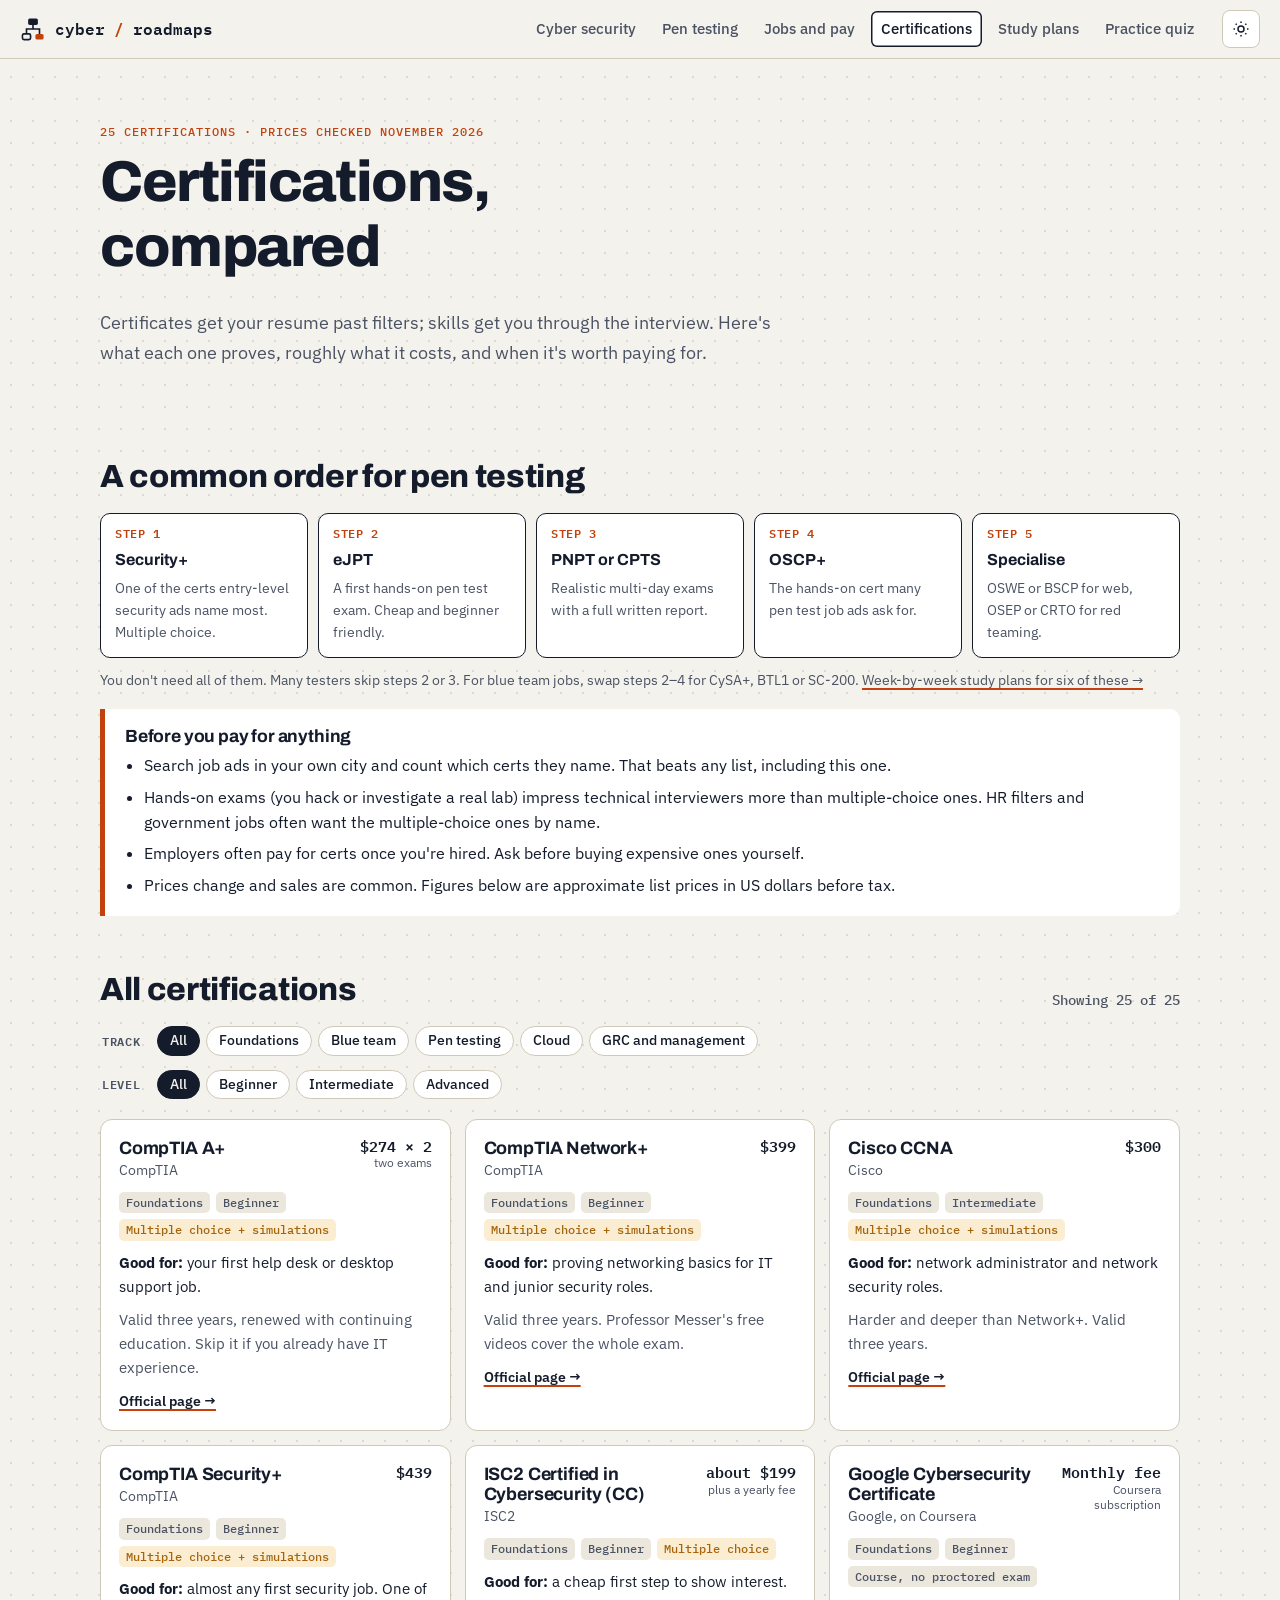
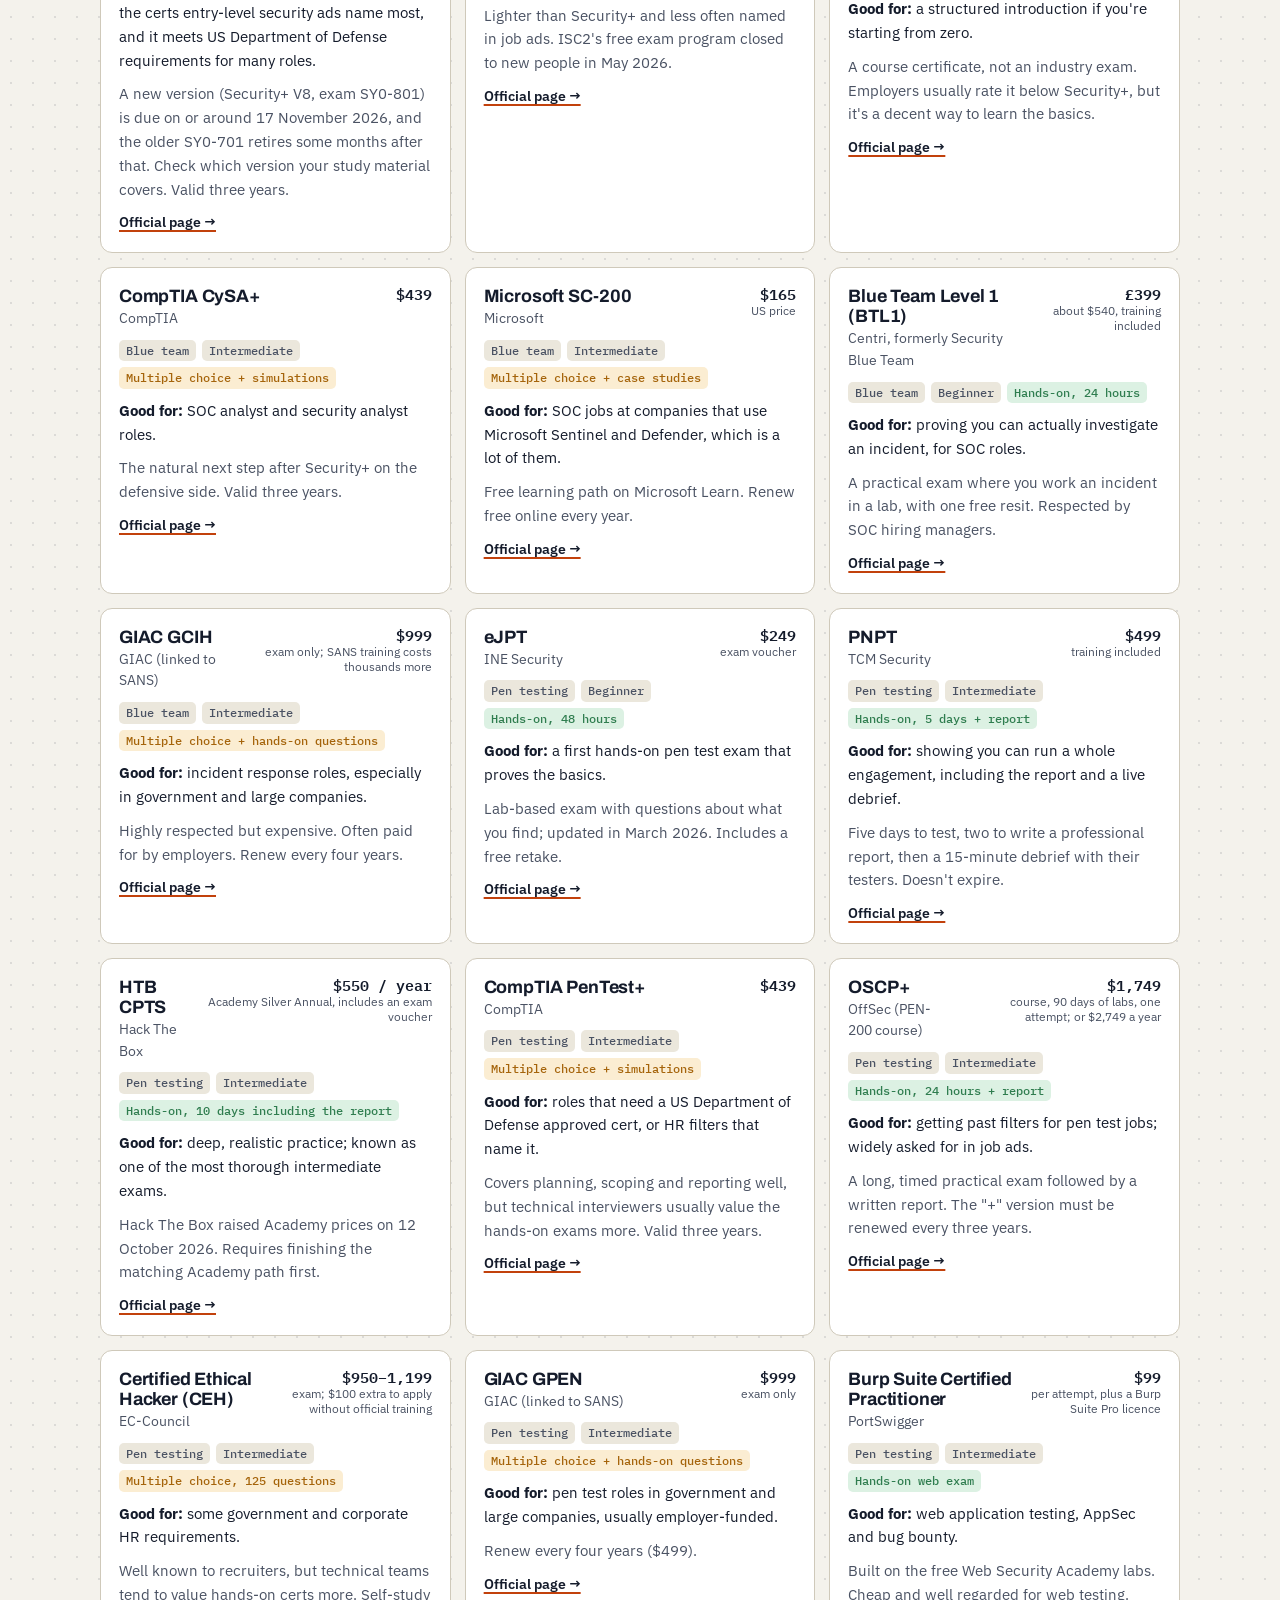
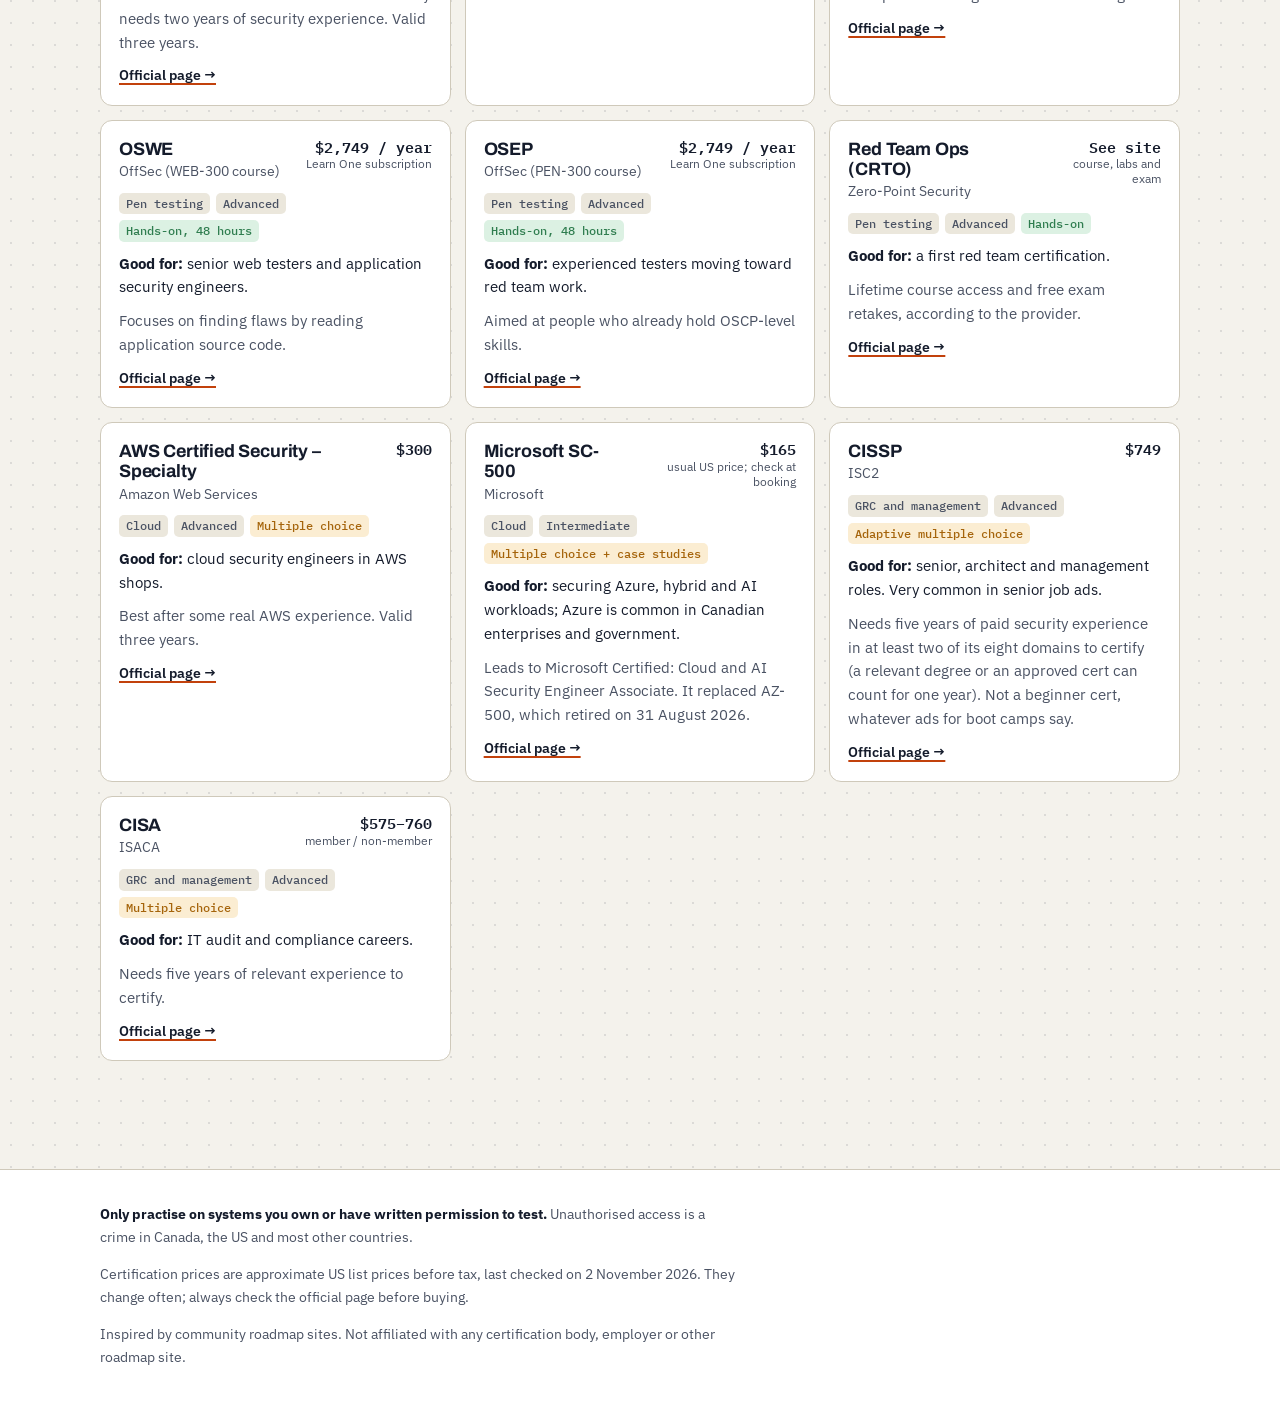
==== commit e27f3b6b: "Add senior pen tester step, study plans and an original practice quiz - Pen testing roadmap: a senio" ====
--- a/certifications.html
+++ b/certifications.html
@@ -26,6 +26,8 @@
     <a href="penetration-testing.html">Pen testing</a>
     <a href="jobs.html">Jobs and pay</a>
     <a href="certifications.html" aria-current="page">Certifications</a>
+    <a href="study.html">Study plans</a>
+    <a href="practice.html">Practice quiz</a>
   </nav>
   <button type="button" class="theme-toggle" id="theme-toggle" aria-label="Switch theme">
     <svg class="sun" viewBox="0 0 24 24" fill="none" stroke="currentColor" stroke-width="2" aria-hidden="true"><circle cx="12" cy="12" r="4"/><path d="M12 2v2M12 20v2M4.9 4.9l1.4 1.4M17.7 17.7l1.4 1.4M2 12h2M20 12h2M4.9 19.1l1.4-1.4M17.7 6.3l1.4-1.4"/></svg>
@@ -49,7 +51,7 @@
       <li><b>OSCP+</b><p>The hands-on cert many pen test job ads ask for.</p></li>
       <li><b>Specialise</b><p>OSWE or BSCP for web, OSEP or CRTO for red teaming.</p></li>
     </ol>
-    <p class="rm-note">You don't need all of them. Many testers skip steps 2 or 3. For blue team jobs, swap steps 2–4 for CySA+, BTL1 or SC-200.</p>
+    <p class="rm-note">You don't need all of them. Many testers skip steps 2 or 3. For blue team jobs, swap steps 2–4 for CySA+, BTL1 or SC-200. <a href="study.html">Week-by-week study plans for six of these →</a></p>
 
     <div class="honest">
       <h3>Before you pay for anything</h3>
--- a/styles.css
+++ b/styles.css
@@ -470,6 +470,8 @@
 }
 .on-job strong { display: block; font: 600 0.75rem/1.2 var(--font-mono); text-transform: uppercase; letter-spacing: 0.08em; color: var(--accent); margin-bottom: 6px; }
 .on-job p { margin: 0; }
+.on-job.senior-note { margin-top: 10px; background: var(--teal-soft); }
+.on-job.senior-note strong { color: var(--teal); }
 
 .res-list { list-style: none; padding: 0 !important; display: grid; gap: 8px; }
 .res-list li + li { margin-top: 0 !important; }
@@ -609,6 +611,113 @@
 .cert p { margin: 0; font-size: 0.93rem; }
 .cert .more { font-size: 0.88rem; font-weight: 600; }
 
+/* ---------- Study plans page ---------- */
+
+.plan-jump { display: flex; flex-wrap: wrap; gap: 8px; margin: 0 0 8px; }
+.plan-jump a {
+  font: 500 0.85rem/1 var(--font-mono); text-decoration: none;
+  border: 1.5px solid var(--line); background: var(--surface); border-radius: 99px; padding: 8px 12px;
+}
+.plan-jump a:hover { border-color: var(--ink); color: var(--ink); }
+
+.plans { display: grid; gap: 18px; }
+.plan {
+  background: var(--surface); border: 1px solid var(--line); border-radius: 14px;
+  padding: 22px; display: grid; gap: 14px; scroll-margin-top: 90px;
+}
+.plan:target { border-color: var(--accent); box-shadow: 0 0 0 3px var(--accent-soft); }
+.plan > p { margin: 0; }
+.plan-head { display: flex; justify-content: space-between; align-items: start; gap: 16px; flex-wrap: wrap; }
+.plan-head .kicker { margin-bottom: 0.4em; }
+.plan-head h3 { margin: 0; font-size: 1.45rem; }
+.plan-time { margin: 0; font: 700 1.15rem/1.2 var(--font-head); text-align: right; }
+.plan-time small { display: block; font: 400 0.8rem/1.3 var(--font-mono); color: var(--ink-2); }
+.plan-facts {
+  margin: 0; display: grid; grid-template-columns: repeat(auto-fit, minmax(200px, 1fr)); gap: 10px;
+}
+.plan-facts div { background: var(--surface-2); border-radius: 8px; padding: 10px 12px; }
+.plan-facts dt { font: 600 0.72rem/1.2 var(--font-mono); text-transform: uppercase; letter-spacing: 0.06em; color: var(--ink-2); }
+.plan-facts dd { margin: 4px 0 0; font-size: 0.93rem; }
+.weeks { list-style: none; margin: 0; padding: 0; display: grid; gap: 8px; }
+.weeks li { padding: 10px 12px 10px 14px; border-left: 3px solid var(--accent); background: color-mix(in srgb, var(--surface-2) 55%, transparent); border-radius: 0 8px 8px 0; }
+.weeks b { display: inline-block; min-width: 7.5em; font: 600 0.82rem/1.4 var(--font-mono); color: var(--accent); }
+.plan-cols { display: grid; grid-template-columns: repeat(auto-fit, minmax(260px, 1fr)); gap: 16px; }
+.plan h4 { font: 600 0.75rem/1.2 var(--font-mono); text-transform: uppercase; letter-spacing: 0.06em; color: var(--ink-2); margin: 0 0 8px; }
+.plan-cols ul { margin: 0; padding-left: 1.2em; font-size: 0.93rem; }
+.plan-cols ul.chips { padding: 0; list-style: none; display: flex; flex-wrap: wrap; gap: 6px; }
+.plan-cols ul.chips li + li { margin-top: 0; }
+@media (max-width: 600px) {
+  .plan { padding: 16px; }
+  .plan-time { text-align: left; }
+  .weeks b { display: block; min-width: 0; }
+}
+.plan-tip { background: var(--teal-soft); border-radius: 8px; padding: 10px 14px; font-size: 0.93rem; }
+.plan-tip b { color: var(--teal); }
+
+.study-links { margin-bottom: 56px; }
+.study-links .panel { text-decoration: none; color: var(--ink); display: grid; gap: 6px; align-content: start; }
+.study-links .panel:hover { border-color: var(--ink); color: var(--ink); }
+.study-links .panel p { margin: 0; }
+.study-links .panel h3 { margin: 0; }
+
+/* ---------- Practice quiz page ---------- */
+
+.set-grid { display: grid; grid-template-columns: repeat(auto-fill, minmax(250px, 1fr)); gap: 12px; }
+.set-card {
+  display: grid; gap: 6px; align-content: start; text-align: left; cursor: pointer;
+  background: var(--surface); color: var(--ink); border: 1.5px solid var(--line); border-radius: 12px;
+  padding: 16px; font: inherit;
+}
+.set-card:hover { border-color: var(--ink); }
+.set-card.mixed { border: 2px solid var(--ink); box-shadow: 4px 4px 0 var(--ink); }
+.set-card.mixed:hover { box-shadow: 5px 5px 0 var(--accent); }
+.set-card b { font-family: var(--font-head); font-size: 1.05rem; }
+.set-card .set-desc { font-size: 0.9rem; color: var(--ink-2); }
+.set-card .set-meta { display: flex; flex-wrap: wrap; gap: 6px 12px; font: 500 0.78rem/1.3 var(--font-mono); color: var(--ink-2); }
+.set-card .set-best { color: var(--done); }
+
+.quiz {
+  background: var(--surface); border: 1.5px solid var(--ink); border-radius: 14px;
+  padding: 22px; display: grid; gap: 14px; max-width: 820px; margin: 0 auto;
+}
+.quiz-top { display: flex; flex-wrap: wrap; justify-content: space-between; align-items: center; gap: 8px 16px; }
+.quiz-top .kicker { margin: 0; }
+.quiz-count { font: 500 0.85rem/1 var(--font-mono); color: var(--ink-2); margin: 0; }
+.quiz-bar { height: 6px; border-radius: 99px; background: var(--surface-2); overflow: hidden; }
+.quiz-bar span { display: block; height: 100%; width: 0; background: var(--accent); transition: width 0.2s ease; }
+.quiz h2 { font-size: clamp(1.15rem, 2.4vw, 1.4rem); line-height: 1.3; margin: 0; }
+.quiz h2:focus, #pick-title:focus { outline: none; }
+.options { list-style: none; margin: 0; padding: 0; display: grid; gap: 8px; }
+.option {
+  width: 100%; display: flex; gap: 12px; align-items: start; text-align: left; cursor: pointer;
+  background: var(--bg); color: var(--ink); border: 1.5px solid var(--line); border-radius: 10px;
+  padding: 12px 14px; font: 400 0.98rem/1.45 var(--font-body);
+}
+.option:hover:not(:disabled) { border-color: var(--ink); }
+.option:disabled { cursor: default; }
+.option .key {
+  flex: none; width: 1.7em; height: 1.7em; display: grid; place-items: center; border-radius: 6px;
+  border: 1.5px solid var(--line); font: 600 0.8rem/1 var(--font-mono); color: var(--ink-2);
+}
+.option.right { border-color: var(--done); background: var(--done-soft); }
+.option.right .key { border-color: var(--done); background: var(--done); color: var(--surface); }
+.option.wrong { border-color: var(--accent); background: var(--accent-soft); }
+.option.wrong .key { border-color: var(--accent); background: var(--accent); color: var(--surface); }
+.option.dim { opacity: 0.6; }
+.feedback { border-radius: 10px; padding: 14px 16px; background: var(--surface-2); }
+.feedback strong { display: block; font: 600 0.78rem/1.2 var(--font-mono); text-transform: uppercase; letter-spacing: 0.08em; margin-bottom: 6px; }
+.feedback.good strong { color: var(--done); }
+.feedback.bad strong { color: var(--accent); }
+.feedback p { margin: 0; }
+.quiz-actions { display: flex; flex-wrap: wrap; gap: 10px; justify-content: space-between; align-items: center; }
+.quiz-hint { font-size: 0.82rem; color: var(--ink-2); margin: 0; }
+.result-score { font: 800 clamp(2.4rem, 6vw, 3.4rem)/1 var(--font-head); margin: 0; }
+.review { list-style: none; margin: 0; padding: 0; display: grid; gap: 10px; }
+.review li { border: 1px solid var(--line); border-radius: 10px; padding: 12px 14px; background: var(--bg); }
+.review b { display: block; margin-bottom: 4px; }
+.review p { margin: 4px 0 0; font-size: 0.92rem; }
+.review .ans { color: var(--done); font-weight: 600; }
+
 /* ---------- Misc ---------- */
 
 .callout-legal {
@@ -621,9 +730,13 @@
 
 noscript p { background: var(--surface); border: 1px solid var(--line); padding: 16px; border-radius: var(--radius); }
 
+/* Below this width the nav can't share a row with the brand and theme button. */
+@media (max-width: 900px) {
+  .site-nav { order: 3; width: 100%; }
+}
+
 @media (max-width: 600px) {
   .site-head { padding: 10px 16px; gap: 10px; }
-  .site-nav { order: 3; width: 100%; }
   .site-nav a { padding: 5px 8px; font-size: 0.88rem; }
   .wrap { padding: 0 16px; }
   .hero { padding-top: 40px; }
